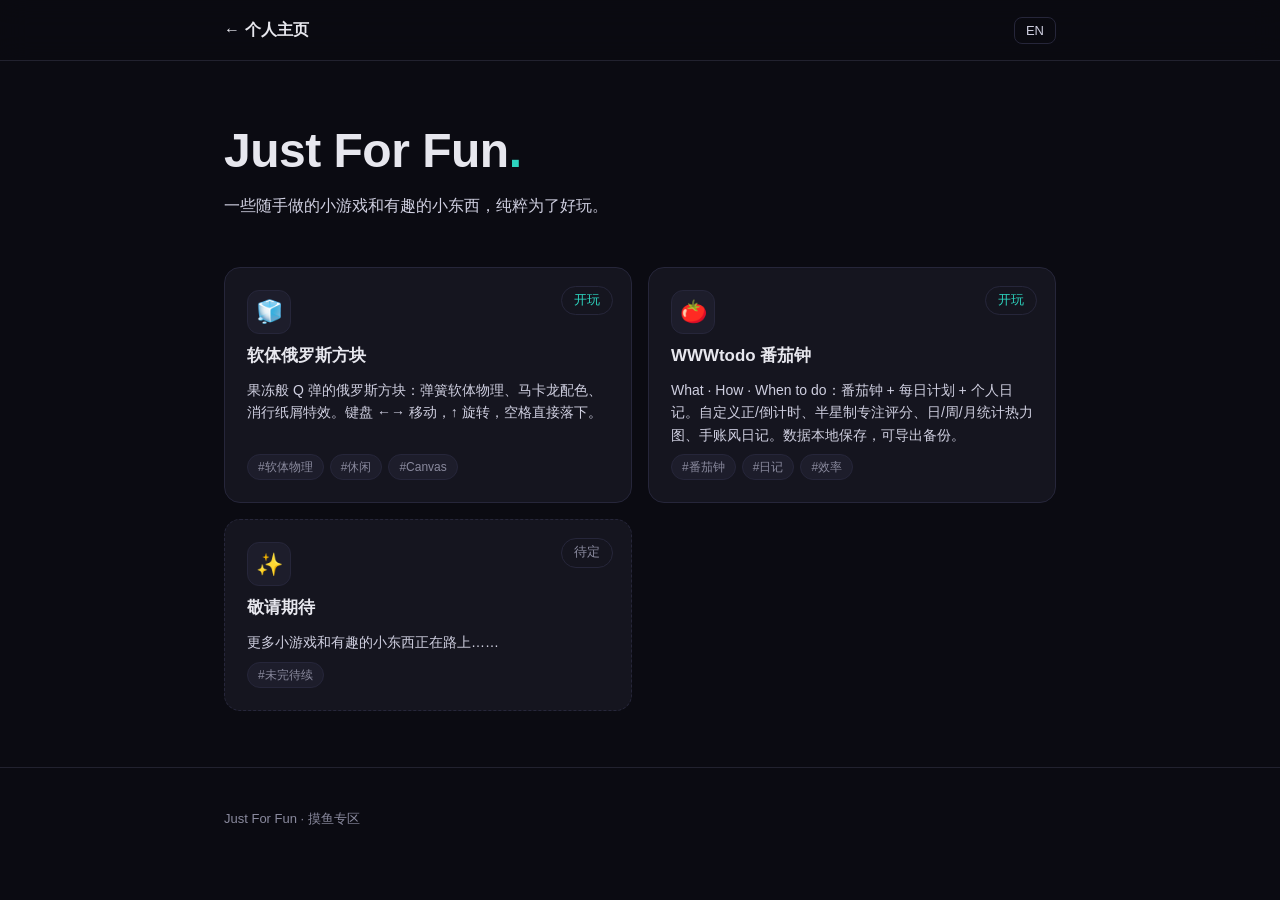
==== justforfun/index.html @ 818c091e "Initial commit: personal site + Just For Fun (jelly-tetris, WWWtodo)" ====
<!doctype html>
<html lang="zh-CN">
<head>
<meta charset="utf-8" />
<meta name="viewport" content="width=device-width, initial-scale=1" />
<title>Just For Fun · 角落</title>
<meta name="description" content="一些随手做的小游戏和有趣的小东西" />
<link rel="icon" type="image/svg+xml" href="../assets/favicon.svg" />
<style>
  :root{
    --bg:#0b0b12; --panel:#15151f; --line:#22222f; --line2:#26263a;
    --text:#e7e7ee; --muted:#8a8a9e; --soft:#cfcfe0; --accent:#2dd4bf;
    color-scheme:dark;
  }
  *{box-sizing:border-box}
  body{
    margin:0;background:var(--bg);color:var(--text);
    font:16px/1.7 -apple-system,BlinkMacSystemFont,"Segoe UI","PingFang SC","Hiragino Sans GB","Microsoft YaHei",sans-serif;
    -webkit-font-smoothing:antialiased;
  }
  a{color:var(--accent);text-decoration:none}
  a:hover{text-decoration:underline}
  .wrap{max-width:880px;margin:0 auto;padding:0 24px}

  /* header（与主站一致） */
  header{
    position:sticky;top:0;z-index:20;
    backdrop-filter:blur(14px);background:rgba(11,11,18,.6);
    border-bottom:1px solid var(--line);
  }
  header .wrap{height:60px;display:flex;align-items:center;justify-content:space-between}
  .brand{font-weight:600;letter-spacing:.2px;color:var(--text)}
  .brand:hover{text-decoration:none;color:var(--accent)}
  nav{display:flex;align-items:center;gap:22px;font-size:14px}
  nav a{color:var(--muted)}
  nav a:hover{color:var(--text);text-decoration:none}
  .langbtn{
    border:1px solid var(--line2);background:transparent;color:var(--soft);
    border-radius:8px;padding:5px 11px;font-size:13px;cursor:pointer;font-family:inherit;
    transition:.2s;
  }
  .langbtn:hover{border-color:var(--accent);color:var(--accent)}

  /* hero */
  .hero{padding:64px 0 40px}
  .hero h1{font-size:clamp(2rem,5vw,3rem);line-height:1.1;margin:0 0 14px;font-weight:700;letter-spacing:-.5px}
  .hero h1 .dot{color:var(--accent)}
  .hero p{color:var(--soft);max-width:52ch;margin:0}

  /* game cards */
  .grid{display:grid;grid-template-columns:repeat(2,1fr);gap:16px;padding:8px 0 56px}
  @media(max-width:640px){.grid{grid-template-columns:1fr}}
  .gcard{
    position:relative;display:flex;flex-direction:column;gap:8px;
    padding:22px;border-radius:16px;min-height:150px;
    background:var(--panel);border:1px solid var(--line2);
    transition:.2s;overflow:hidden;
  }
  a.gcard:hover{border-color:var(--accent);text-decoration:none;transform:translateY(-2px)}
  .gcard .icon{
    width:44px;height:44px;border-radius:12px;display:flex;align-items:center;justify-content:center;
    font-size:22px;background:#1d1d2b;border:1px solid var(--line2);
  }
  .gcard .title{font-weight:600;font-size:1.06rem;color:var(--text)}
  .gcard .desc{font-size:14px;color:var(--soft);line-height:1.6}
  .gcard .tags{display:flex;gap:6px;flex-wrap:wrap;margin-top:auto}
  .gcard .tag{font-size:12px;color:var(--muted);background:#1d1d2b;border:1px solid var(--line2);border-radius:999px;padding:2px 10px}
  .gcard .play{
    position:absolute;right:18px;top:18px;font-size:12.5px;color:var(--accent);
    border:1px solid var(--line2);border-radius:999px;padding:3px 12px;transition:.2s;
  }
  a.gcard:hover .play{border-color:var(--accent)}
  .gcard.soon{opacity:.55;border-style:dashed}
  .gcard.soon .play{color:var(--muted)}

  footer{padding:40px 0 56px;border-top:1px solid var(--line);color:var(--muted);font-size:13px}
  .reveal{opacity:0;transform:translateY(14px);transition:.6s ease}
  .reveal.in{opacity:1;transform:none}
</style>
</head>
<body>
  <header>
    <div class="wrap">
      <a class="brand" href="../">← <span id="brandText">个人主页</span></a>
      <nav>
        <button class="langbtn" id="langBtn">EN</button>
      </nav>
    </div>
  </header>

  <main class="wrap">
    <section class="hero">
      <h1 class="reveal">Just For Fun<span class="dot">.</span></h1>
      <p class="reveal" id="heroDesc"></p>
    </section>
    <div class="grid" id="game-list"></div>
  </main>

  <footer>
    <div class="wrap" id="footText"></div>
  </footer>

<script>
/* ============================================================
   游戏清单 —— 以后加新的小游戏/小玩意，只需在 GAMES 里加一项
   href 为相对 justforfun/ 的路径
   ============================================================ */
const GAMES = [
  {
    icon: '🧊',
    title: { zh: '软体俄罗斯方块', en: 'Jelly Tetris' },
    desc:  { zh: '果冻般 Q 弹的俄罗斯方块：弹簧软体物理、马卡龙配色、消行纸屑特效。键盘 ←→ 移动，↑ 旋转，空格直接落下。',
             en: 'A squishy spring-physics Tetris with pastel jelly pieces and confetti line clears. Arrows to move/rotate, Space to drop.' },
    tags:  { zh: ['#软体物理', '#休闲', '#Canvas'], en: ['#soft-body', '#casual', '#canvas'] },
    href:  'jelly-tetris/',
  },
  {
    icon: '🍅',
    title: { zh: 'WWWtodo 番茄钟', en: 'WWWtodo' },
    desc:  { zh: 'What · How · When to do：番茄钟 + 每日计划 + 个人日记。自定义正/倒计时、半星制专注评分、日/周/月统计热力图、手账风日记。数据本地保存，可导出备份。',
             en: 'What · How · When to do — a Pomodoro timer + daily planner + personal diary. Custom count-up/down timers, half-star focus rating, day/week/month stats & heatmap, paper-style journal. All data stays local and exportable.' },
    tags:  { zh: ['#番茄钟', '#日记', '#效率'], en: ['#pomodoro', '#journal', '#productivity'] },
    href:  'wwwtodo/',
  },
  {
    icon: '✨',
    title: { zh: '敬请期待', en: 'Coming soon' },
    desc:  { zh: '更多小游戏和有趣的小东西正在路上……', en: 'More mini games and fun little things on the way…' },
    tags:  { zh: ['#未完待续'], en: ['#wip'] },
    href:  null,
  },
];

const I18N = {
  brand: { zh: '个人主页', en: 'Home' },
  desc:  { zh: '一些随手做的小游戏和有趣的小东西，纯粹为了好玩。', en: 'A corner for mini games and fun little experiments — just for fun.' },
  play:  { zh: '开玩', en: 'Play' },
  soon:  { zh: '待定', en: 'Soon' },
  foot:  { zh: 'Just For Fun · 摸鱼专区', en: 'Just For Fun · the playground' },
};

let lang = localStorage.getItem('lang') || 'zh';
const t = o => o ? (o[lang] ?? o.zh) : '';

function render(){
  document.documentElement.lang = lang === 'zh' ? 'zh-CN' : 'en';
  document.title = lang === 'zh' ? 'Just For Fun · 角落' : 'Just For Fun';
  document.getElementById('brandText').textContent = t(I18N.brand);
  document.getElementById('heroDesc').textContent = t(I18N.desc);
  document.getElementById('footText').textContent = t(I18N.foot);
  document.getElementById('langBtn').textContent = lang === 'zh' ? 'EN' : '中文';

  const wrap = document.getElementById('game-list');
  wrap.innerHTML = '';
  GAMES.forEach(g => {
    const node = document.createElement(g.href ? 'a' : 'div');
    node.className = 'gcard reveal' + (g.href ? '' : ' soon');
    if (g.href) node.href = g.href;

    const play = document.createElement('span');
    play.className = 'play';
    play.textContent = g.href ? t(I18N.play) : t(I18N.soon);
    node.appendChild(play);

    const icon = document.createElement('div');
    icon.className = 'icon';
    icon.textContent = g.icon;
    node.appendChild(icon);

    const title = document.createElement('div');
    title.className = 'title';
    title.textContent = t(g.title);
    node.appendChild(title);

    const desc = document.createElement('div');
    desc.className = 'desc';
    desc.textContent = t(g.desc);
    node.appendChild(desc);

    const tags = document.createElement('div');
    tags.className = 'tags';
    t(g.tags).forEach(tx => {
      const s = document.createElement('span');
      s.className = 'tag';
      s.textContent = tx;
      tags.appendChild(s);
    });
    node.appendChild(tags);

    wrap.appendChild(node);
  });

  const io = new IntersectionObserver(entries => {
    entries.forEach(e => { if (e.isIntersecting){ e.target.classList.add('in'); io.unobserve(e.target); } });
  }, { threshold: .08 });
  document.querySelectorAll('.reveal:not(.in)').forEach(n => io.observe(n));
}

document.getElementById('langBtn').addEventListener('click', () => {
  lang = lang === 'zh' ? 'en' : 'zh';
  localStorage.setItem('lang', lang);
  render();
});

render();
</script>
</body>
</html>
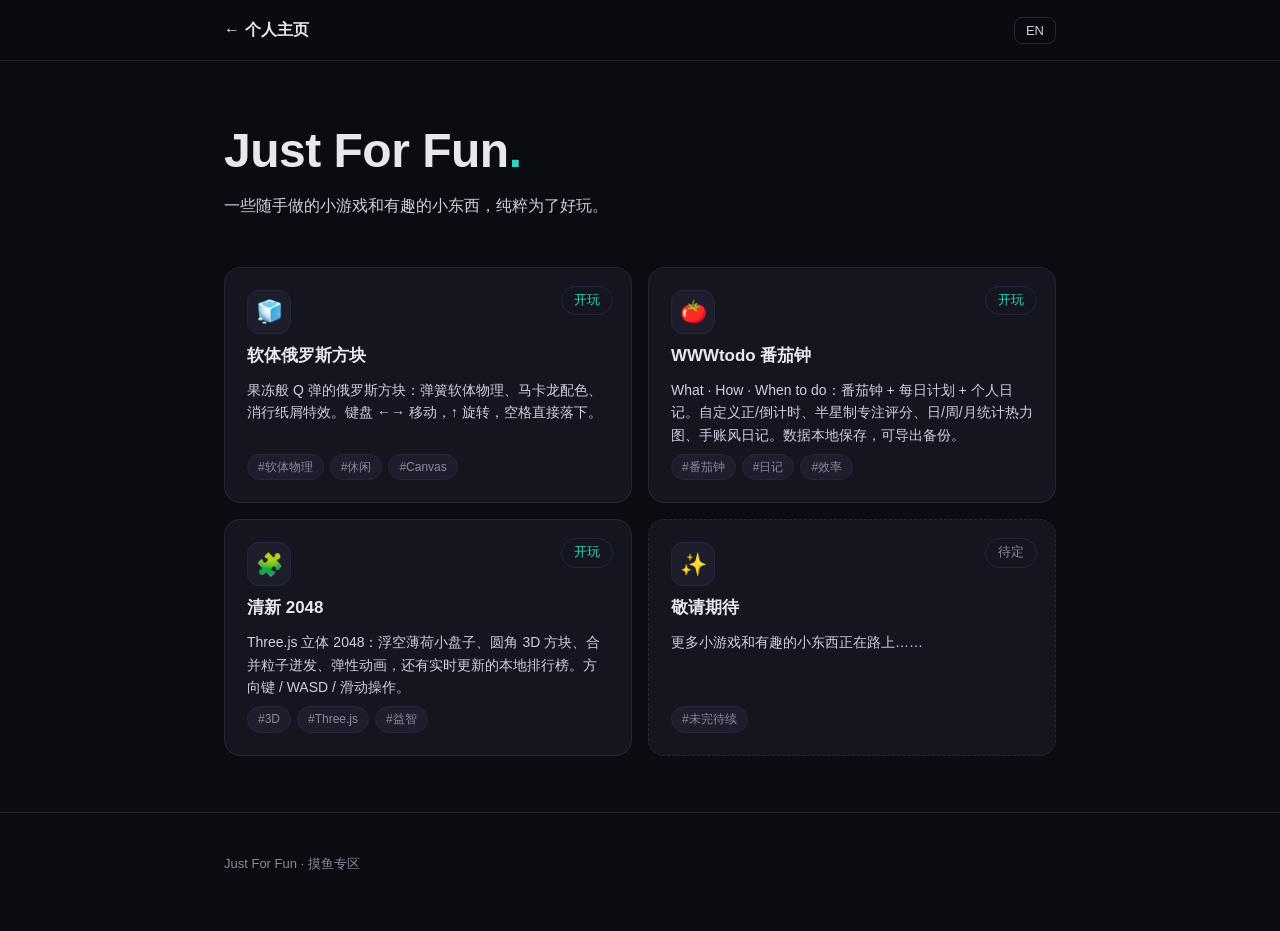
==== commit 8be646eb: "Add Pastel 2048 game; move WWWtodo dev files (README, start.bat) into repo" ====
--- a/justforfun/index.html
+++ b/justforfun/index.html
@@ -123,6 +123,14 @@
     href:  'wwwtodo/',
   },
   {
+    icon: '🧩',
+    title: { zh: '清新 2048', en: 'Pastel 2048' },
+    desc:  { zh: 'Three.js 立体 2048：浮空薄荷小盘子、圆角 3D 方块、合并粒子迸发、弹性动画，还有实时更新的本地排行榜。方向键 / WASD / 滑动操作。',
+             en: 'A Three.js 3D 2048: a floating mint board, rounded 3D tiles, merge particle bursts, springy animations, and a live local leaderboard. Arrow keys / WASD / swipe to play.' },
+    tags:  { zh: ['#3D', '#Three.js', '#益智'], en: ['#3D', '#three.js', '#puzzle'] },
+    href:  '2048/',
+  },
+  {
     icon: '✨',
     title: { zh: '敬请期待', en: 'Coming soon' },
     desc:  { zh: '更多小游戏和有趣的小东西正在路上……', en: 'More mini games and fun little things on the way…' },
